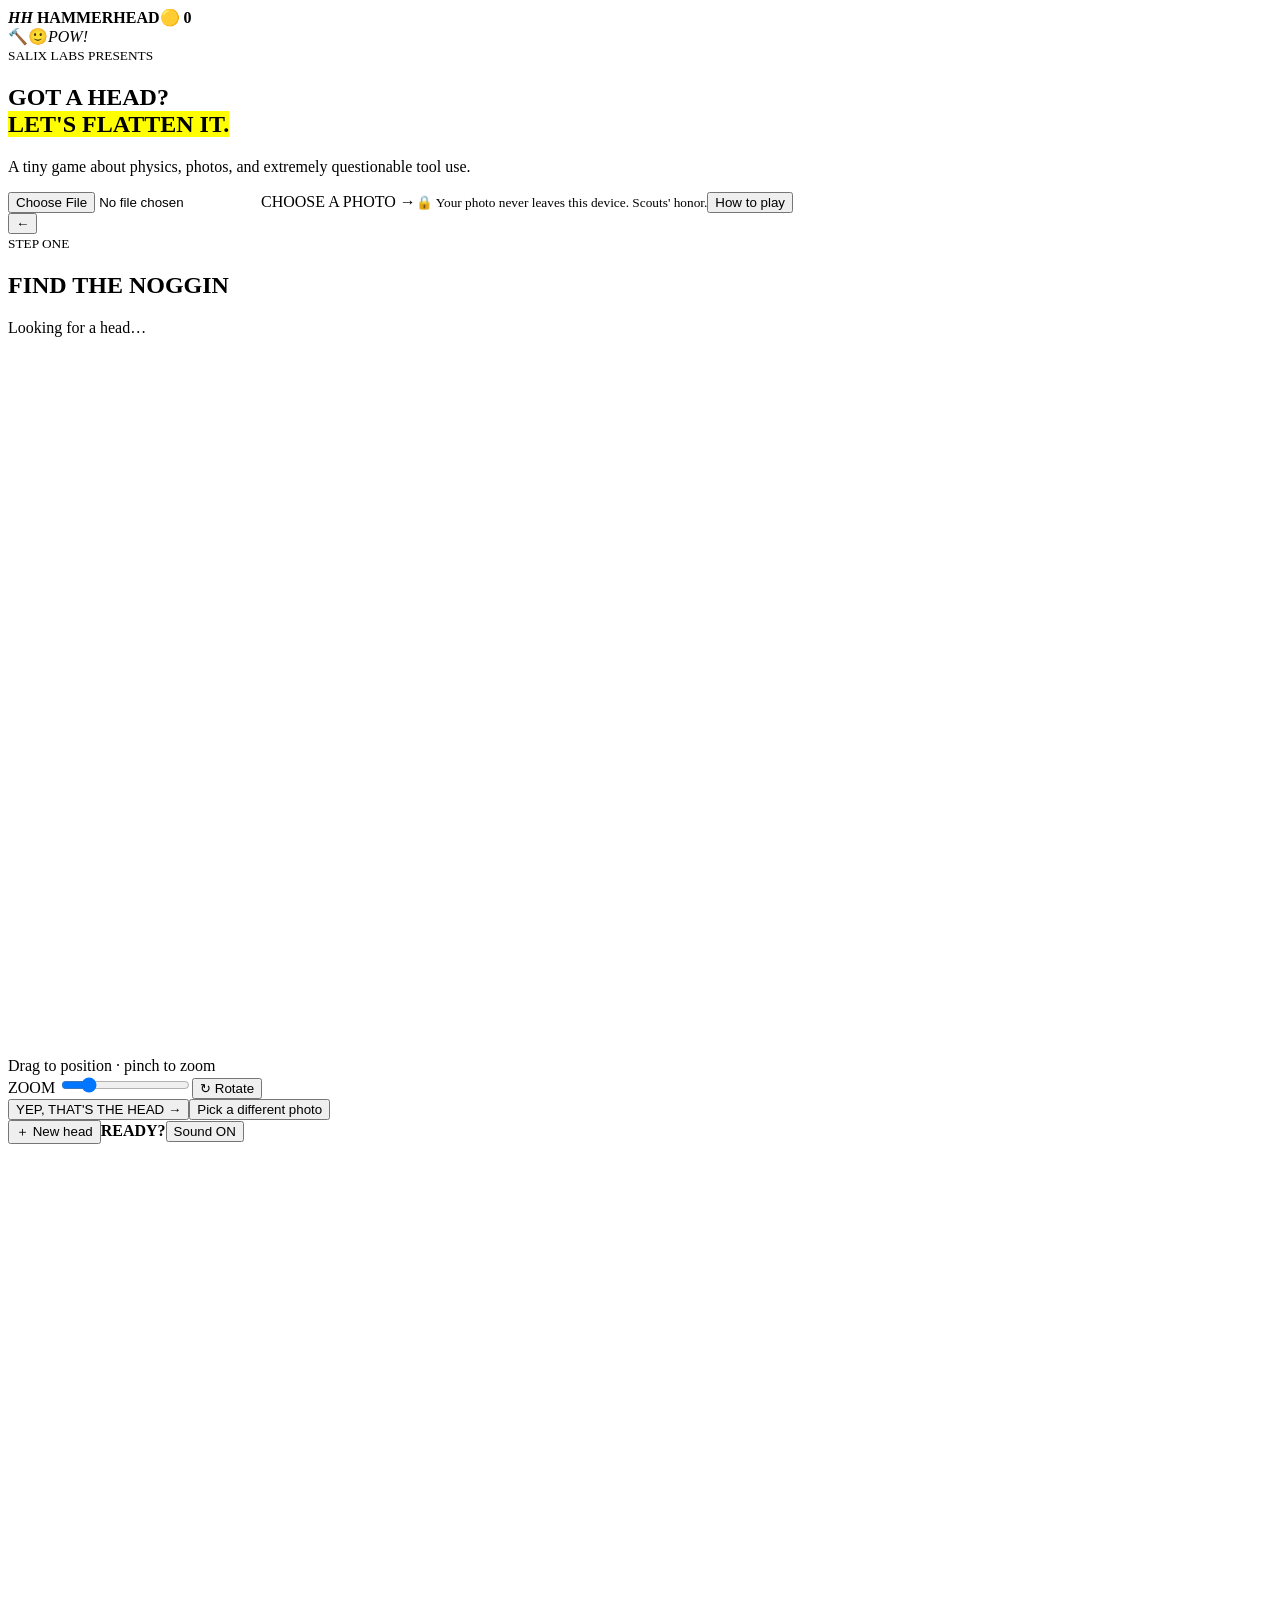
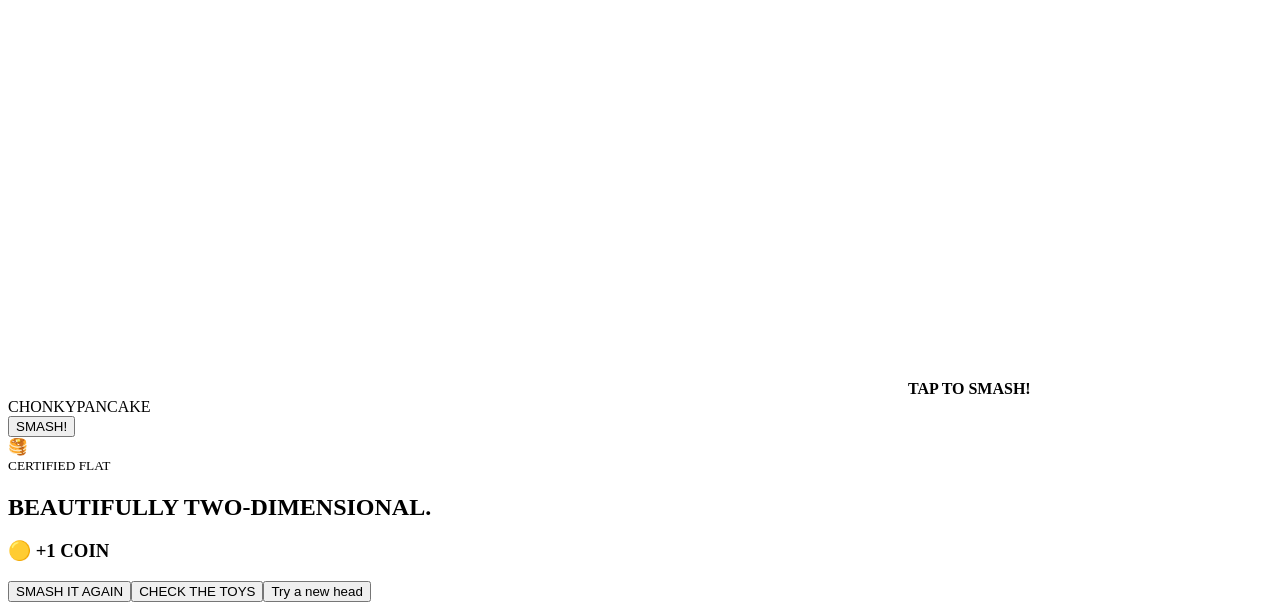
==== hammerhead/index.html @ 70700ed4 "Add HammerHead index.html from caba188" ====
<!doctype html><html lang="en"><head><meta charset="utf-8"><meta name="viewport" content="width=device-width,initial-scale=1,viewport-fit=cover,user-scalable=no"><meta name="theme-color" content="#ffcf40"><title>HammerHead — Flatten responsibly</title><link rel="stylesheet" href="styles.css"></head><body>
<header><b><i>HH</i> HAMMERHEAD</b><span class="coins">🟡 <strong id="coins">0</strong></span></header><main>
<section id="start" class="screen active"><div class="hero">🔨<span>🙂</span><em>POW!</em></div><small>SALIX LABS PRESENTS</small><h1>GOT A HEAD?<br><mark>LET'S FLATTEN IT.</mark></h1><p>A tiny game about physics, photos, and extremely questionable tool use.</p><label class="primary"><input id="photo" type="file" accept="image/*">CHOOSE A PHOTO →</label><small>🔒 Your photo never leaves this device. Scouts' honor.</small><button id="how" class="link">How to play</button></section>
<section id="crop" class="screen"><nav><button id="back">←</button><div><small>STEP ONE</small><h2>FIND THE NOGGIN</h2></div></nav><p id="status" class="status">Looking for a head…</p><div id="cropStage"><canvas id="cropCanvas" width="700" height="700"></canvas><div class="oval"></div><span>Drag to position · pinch to zoom</span></div><div class="controls"><label>ZOOM <input id="zoom" type="range" min=".45" max="3.5" step=".01" value="1"></label><button id="rotate">↻ Rotate</button></div><button id="confirm" class="primary">YEP, THAT'S THE HEAD →</button><button class="link repick">Pick a different photo</button></section>
<section id="game" class="screen"><div class="hud"><button class="repick">＋ New head</button><strong id="combo">READY?</strong><button id="sound">Sound ON</button></div><div id="arena"><canvas id="gameCanvas" width="900" height="850"></canvas><b id="hint">TAP TO SMASH!</b></div><div class="meter"><span>CHONKY</span><i><b id="fill"></b></i><span>PANCAKE</span></div><div id="weapons"></div><button id="smash" class="smash">SMASH!</button></section></main>
<dialog id="help"><button class="close">×</button><small>THE SCIENCE</small><h2>TAP. SQUISH. REPEAT.</h2><ol><li>Pick a photo. We'll find the head; you can fine-tune it.</li><li>Choose a tool. Each has its own deeply scientific bonk.</li><li>Flatten completely. Earn coins and unlock sillier hardware.</li></ol><button class="primary close">I UNDERSTAND PHYSICS</button></dialog>
<div id="win"><article><div>🥞</div><small>CERTIFIED FLAT</small><h2>BEAUTIFULLY TWO-DIMENSIONAL.</h2><h3>🟡 +1 COIN</h3><button id="again" class="primary">SMASH IT AGAIN</button><button id="shop">CHECK THE TOYS</button><button class="link repick">Try a new head</button></article></div><script src="game.js"></script></body></html>
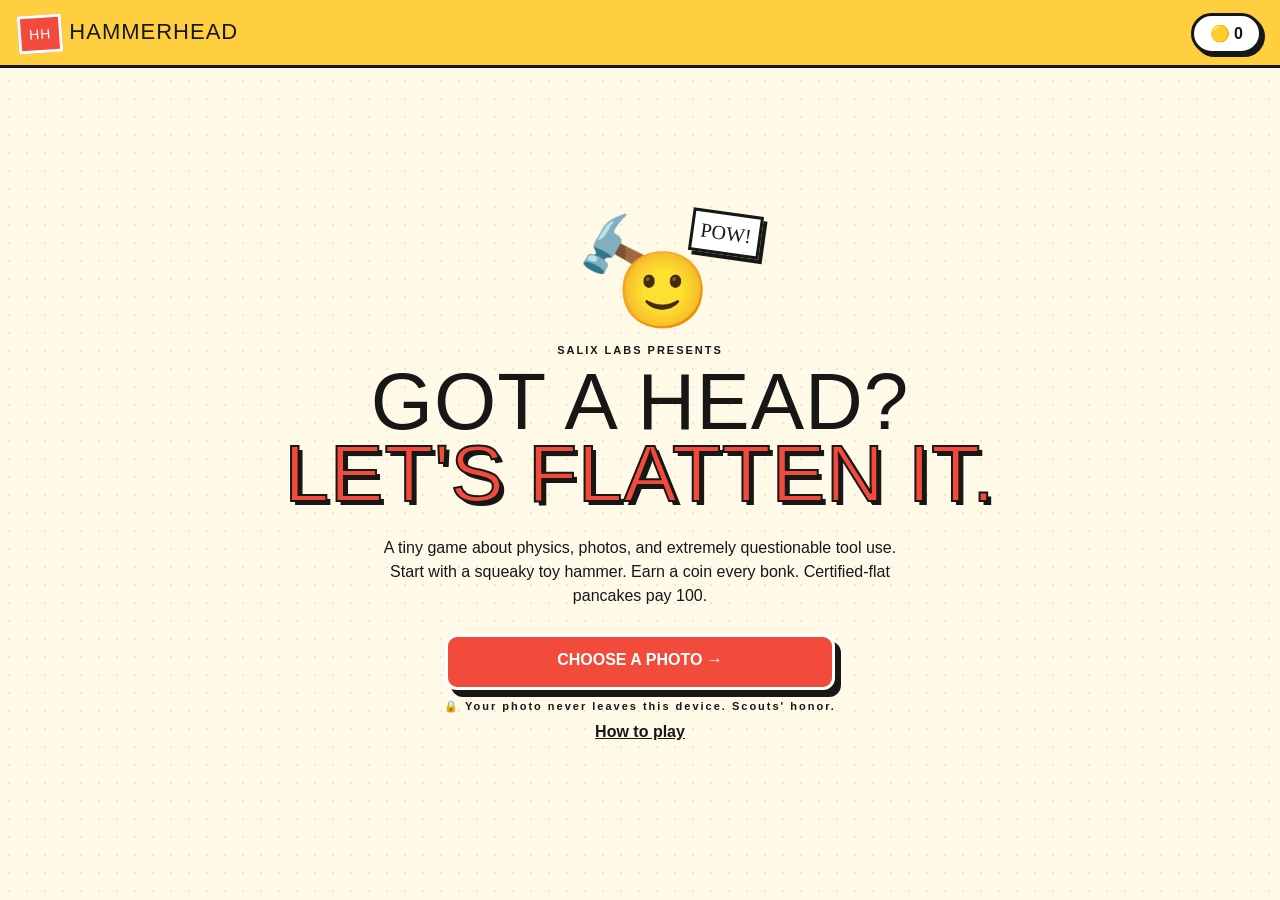
==== commit 26c4a760: "Pin HammerHead hub copy to 7946d8b Copy the playable files from salixlabs/hammerhead@7946d8b7, inclu" ====
--- a/hammerhead/index.html
+++ b/hammerhead/index.html
@@ -1,7 +1,97 @@
-<!doctype html><html lang="en"><head><meta charset="utf-8"><meta name="viewport" content="width=device-width,initial-scale=1,viewport-fit=cover,user-scalable=no"><meta name="theme-color" content="#ffcf40"><title>HammerHead — Flatten responsibly</title><link rel="stylesheet" href="styles.css"></head><body>
-<header><b><i>HH</i> HAMMERHEAD</b><span class="coins">🟡 <strong id="coins">0</strong></span></header><main>
-<section id="start" class="screen active"><div class="hero">🔨<span>🙂</span><em>POW!</em></div><small>SALIX LABS PRESENTS</small><h1>GOT A HEAD?<br><mark>LET'S FLATTEN IT.</mark></h1><p>A tiny game about physics, photos, and extremely questionable tool use.</p><label class="primary"><input id="photo" type="file" accept="image/*">CHOOSE A PHOTO →</label><small>🔒 Your photo never leaves this device. Scouts' honor.</small><button id="how" class="link">How to play</button></section>
-<section id="crop" class="screen"><nav><button id="back">←</button><div><small>STEP ONE</small><h2>FIND THE NOGGIN</h2></div></nav><p id="status" class="status">Looking for a head…</p><div id="cropStage"><canvas id="cropCanvas" width="700" height="700"></canvas><div class="oval"></div><span>Drag to position · pinch to zoom</span></div><div class="controls"><label>ZOOM <input id="zoom" type="range" min=".45" max="3.5" step=".01" value="1"></label><button id="rotate">↻ Rotate</button></div><button id="confirm" class="primary">YEP, THAT'S THE HEAD →</button><button class="link repick">Pick a different photo</button></section>
-<section id="game" class="screen"><div class="hud"><button class="repick">＋ New head</button><strong id="combo">READY?</strong><button id="sound">Sound ON</button></div><div id="arena"><canvas id="gameCanvas" width="900" height="850"></canvas><b id="hint">TAP TO SMASH!</b></div><div class="meter"><span>CHONKY</span><i><b id="fill"></b></i><span>PANCAKE</span></div><div id="weapons"></div><button id="smash" class="smash">SMASH!</button></section></main>
-<dialog id="help"><button class="close">×</button><small>THE SCIENCE</small><h2>TAP. SQUISH. REPEAT.</h2><ol><li>Pick a photo. We'll find the head; you can fine-tune it.</li><li>Choose a tool. Each has its own deeply scientific bonk.</li><li>Flatten completely. Earn coins and unlock sillier hardware.</li></ol><button class="primary close">I UNDERSTAND PHYSICS</button></dialog>
-<div id="win"><article><div>🥞</div><small>CERTIFIED FLAT</small><h2>BEAUTIFULLY TWO-DIMENSIONAL.</h2><h3>🟡 +1 COIN</h3><button id="again" class="primary">SMASH IT AGAIN</button><button id="shop">CHECK THE TOYS</button><button class="link repick">Try a new head</button></article></div><script src="game.js"></script></body></html>
+<!doctype html>
+<html lang="en">
+<head>
+  <meta charset="utf-8">
+  <meta name="viewport" content="width=device-width,initial-scale=1,viewport-fit=cover,user-scalable=no">
+  <meta name="theme-color" content="#ffcf40">
+  <title>HammerHead — Flatten responsibly</title>
+  <link rel="stylesheet" href="styles.css">
+</head>
+<body>
+  <header>
+    <b><i>HH</i> HAMMERHEAD</b>
+    <span class="coins">🟡 <strong id="coins">0</strong></span>
+  </header>
+  <main>
+    <section id="start" class="screen active">
+      <div class="hero">🔨<span>🙂</span><em>POW!</em></div>
+      <small>SALIX LABS PRESENTS</small>
+      <h1>GOT A HEAD?<br><mark>LET'S FLATTEN IT.</mark></h1>
+      <p>A tiny game about physics, photos, and extremely questionable tool use. Start with a squeaky toy hammer. Earn a coin every bonk. Certified-flat pancakes pay 100.</p>
+      <label class="primary"><input id="photo" type="file" accept="image/*">CHOOSE A PHOTO →</label>
+      <small>🔒 Your photo never leaves this device. Scouts' honor.</small>
+      <button id="how" class="link">How to play</button>
+    </section>
+
+    <section id="crop" class="screen">
+      <nav>
+        <button id="back">←</button>
+        <div>
+          <small>STEP ONE</small>
+          <h2>FIND THE NOGGIN</h2>
+        </div>
+      </nav>
+      <p id="status" class="status">Looking for a head…</p>
+      <div id="cropStage">
+        <canvas id="cropCanvas" width="700" height="700"></canvas>
+        <div class="frame"></div>
+        <span>Drag to position · pinch to zoom</span>
+      </div>
+      <div class="controls">
+        <label>ZOOM <input id="zoom" type="range" min=".45" max="3.5" step=".01" value="1"></label>
+        <button id="rotate">↻ Rotate</button>
+      </div>
+      <button id="confirm" class="primary">YEP, THAT'S THE HEAD →</button>
+      <button class="link repick">Pick a different photo</button>
+    </section>
+
+    <section id="game" class="screen">
+      <div class="hud">
+        <button class="repick">＋ New head</button>
+        <strong id="combo">READY?</strong>
+        <button id="sound">Sound ON</button>
+      </div>
+      <div id="arena">
+        <canvas id="gameCanvas" width="900" height="850"></canvas>
+        <b id="hint">TAP TO SMASH!</b>
+      </div>
+      <div class="meter">
+        <span>TALL</span>
+        <i><b id="fill"></b></i>
+        <span>10% FLAT</span>
+      </div>
+      <p class="economy">Every smash 🟡 +1 · Certified flat (10% height) 🟡 +100</p>
+      <div id="weapons"></div>
+      <button id="smash" class="smash">SMASH!</button>
+    </section>
+  </main>
+
+  <dialog id="help">
+    <button class="close">×</button>
+    <small>THE SCIENCE</small>
+    <h2>TAP. SQUISH. REPEAT.</h2>
+    <ol>
+      <li>Pick a photo. We'll find the head; you can fine-tune the rectangular crop.</li>
+      <li>Start with the toy hammer — the weakest, squeakiest tool. Each tap presses the photo flatter, like a picture in a press.</li>
+      <li>Every smash pays <strong>1 coin</strong>, even before the head is done.</li>
+      <li>Keep going until only <strong>10% of the original height</strong> remains. That certified-flat pancake pays <strong>100 coins</strong>.</li>
+      <li>Spend coins on heavier toys. Late-game tools flatten dramatically faster. Photos never leave this device.</li>
+    </ol>
+    <button class="primary close">I UNDERSTAND PHYSICS</button>
+  </dialog>
+
+  <div id="win" aria-hidden="true">
+    <article>
+      <div>🥞</div>
+      <small>CERTIFIED FLAT · 10% HEIGHT</small>
+      <h2>BEAUTIFULLY TWO-DIMENSIONAL.</h2>
+      <p class="win-note">Every smash already paid +1. The pancake bonus just landed.</p>
+      <h3>🟡 +100 FLATTEN BONUS</h3>
+      <button id="again" class="primary">SMASH IT AGAIN</button>
+      <button id="shop">CHECK THE TOYS</button>
+      <button class="link repick">Try a new head</button>
+    </article>
+  </div>
+  <script type="module" src="game.js"></script>
+</body>
+</html>
--- a/hammerhead/styles.css
+++ b/hammerhead/styles.css
@@ -0,0 +1,82 @@
+:root{--i:#171716;--y:#ffcf40;--c:#fff9e8;--r:#f24b3b;--g:#45c787}
+*{box-sizing:border-box}
+html,body{margin:0;min-height:100%;font-family:Arial,sans-serif;color:var(--i);background:var(--c);overscroll-behavior:none}
+body{background-image:radial-gradient(#17171615 1px,transparent 1px);background-size:18px 18px}
+button,input{font:inherit}
+button{cursor:pointer;color:inherit}
+header{height:68px;background:var(--y);border-bottom:3px solid;display:flex;align-items:center;justify-content:space-between;padding:12px max(18px,env(safe-area-inset-right)) 10px max(18px,env(safe-area-inset-left));position:relative;z-index:10}
+header b{font:22px Impact,sans-serif;letter-spacing:1px}
+header i{font:normal 14px Arial;background:var(--r);color:white;border:3px solid;padding:8px;display:inline-block;transform:rotate(-4deg)}
+.coins{background:white;border:3px solid;border-radius:22px;padding:8px 16px;box-shadow:3px 3px 0}
+.coins.pop{animation:pop .35s}
+.screen{display:none;max-width:920px;margin:auto;min-height:calc(100dvh - 68px);padding:24px 20px 32px}
+.screen.active{display:flex;flex-direction:column;align-items:center}
+#start{text-align:center;justify-content:center}
+small{font-weight:900;letter-spacing:2px;font-size:11px}
+h1{font:clamp(45px,8vw,80px)/.9 Impact,sans-serif;margin:10px;letter-spacing:1px}
+mark{color:var(--r);background:none;-webkit-text-stroke:2px var(--i);text-shadow:4px 4px var(--i)}
+#start>p{max-width:520px;line-height:1.5}
+.hero{height:135px;width:280px;position:relative;font-size:90px;transform:rotate(-20deg);animation:swing 2s infinite}
+.hero span{position:absolute;left:110px;top:45px;transform:rotate(20deg);font-size:75px}
+.hero em{position:absolute;font:20px Impact;left:200px;top:35px;background:white;border:3px solid;padding:7px;transform:rotate(28deg);box-shadow:4px 4px}
+@keyframes swing{50%{transform:rotate(-5deg)}}
+.primary,.smash,#win article>button:not(.link){border:3px solid;border-radius:12px;min-height:56px;padding:14px 25px;background:var(--r);color:white;font-weight:900;box-shadow:6px 7px var(--i);margin:10px;touch-action:manipulation}
+.primary:active,.smash:active{transform:translate(4px,4px);box-shadow:2px 3px var(--i)}
+.primary input{display:none}
+#start .primary{width:min(390px,92vw)}
+.link{background:none;border:0;text-decoration:underline;font-weight:bold;padding:10px}
+nav{display:flex;align-items:center;gap:15px;width:100%}
+nav button{width:48px;height:48px;border:3px solid;border-radius:50%;background:white;font-size:23px}
+h2{font:29px Impact;margin:3px 0}
+.status{background:var(--y);border:2px solid;border-radius:20px;padding:7px 14px;font-size:12px;font-weight:900}
+#cropStage{width:min(560px,91vw);aspect-ratio:1;position:relative;overflow:hidden;background:#222;border:4px solid;border-radius:20px;box-shadow:6px 7px var(--i);touch-action:none}
+canvas{display:block;width:100%;height:100%}
+.frame{position:absolute;left:20%;top:12%;width:60%;height:76%;border:4px dashed white;border-radius:10px;box-shadow:0 0 0 300px #0007;pointer-events:none}
+#cropStage>span{position:absolute;bottom:10px;left:50%;transform:translateX(-50%);white-space:nowrap;background:#111d;color:white;padding:7px;border-radius:15px;font-size:11px}
+.controls{display:flex;align-items:center;gap:15px;width:min(560px,91vw);margin:18px}
+.controls label{display:flex;gap:8px;align-items:center;font-size:11px;font-weight:bold;flex:1}
+.controls input{width:100%;accent-color:var(--r)}
+.controls button,#win article>button{border:3px solid;border-radius:10px;background:white;padding:10px;font-weight:bold}
+#crop>.primary{width:min(560px,91vw)}
+#game{padding:8px}
+.hud{display:flex;justify-content:space-between;align-items:center;width:100%}
+.hud button{border:2px solid;border-radius:18px;background:white;padding:10px 12px;min-height:44px;font-size:12px;font-weight:bold}
+#combo{font:20px Impact;color:var(--r);text-align:center;padding:0 8px}
+#arena{width:min(620px,97vw);height:min(52vh,560px);min-height:300px;position:relative}
+#arena canvas{touch-action:manipulation}
+#hint{position:absolute;top:15%;left:50%;transform:translateX(-50%) rotate(-3deg);background:var(--y);border:3px solid;padding:7px;font:17px Impact;box-shadow:4px 4px;animation:pulse 1s infinite}
+@keyframes pulse{50%{scale:1.08}}
+.meter{width:min(650px,95vw);display:flex;align-items:center;gap:8px;font-size:9px;font-weight:900}
+.meter i{height:17px;border:3px solid;border-radius:10px;background:white;flex:1;overflow:hidden}
+.meter b{display:block;height:100%;width:0;background:linear-gradient(90deg,var(--g),var(--y),var(--r));transition:width .3s}
+.economy{margin:8px 0 0;font-size:12px;font-weight:800;text-align:center}
+#weapons{width:min(650px,96vw);display:flex;flex-wrap:wrap;justify-content:center;gap:8px;margin:12px}
+.weapon{position:relative;flex:1 1 140px;max-width:200px;min-height:80px;border:3px solid;border-radius:12px;background:white;box-shadow:3px 4px;padding:8px 6px 6px;font-size:10px;font-weight:900;line-height:1.15}
+.weapon span{display:block;font-size:30px;line-height:1}
+.weapon.selected{background:var(--y);transform:translateY(-4px)}
+.weapon.locked{filter:grayscale(.8);background:#ddd}
+.cost{position:absolute!important;right:2px;top:-10px;background:white;border:2px solid;border-radius:10px;font-size:10px!important;padding:2px 6px}
+.smash{width:min(430px,90vw);font:22px Impact;letter-spacing:1px}
+dialog{width:min(480px,90vw);border:4px solid;border-radius:18px;background:var(--c);box-shadow:9px 10px;padding:25px}
+dialog::backdrop{background:#111b}
+.close:first-child{float:right;border:0;background:none;font-size:28px}
+dialog li{margin:15px;line-height:1.4}
+#win{display:none;position:fixed;inset:0;z-index:50;background:#111c;align-items:center;justify-content:center;padding:20px}
+#win.show{display:flex}
+#win article{width:min(470px,92vw);background:var(--c);border:4px solid;border-radius:20px;box-shadow:10px 11px var(--y);padding:23px;text-align:center;animation:pop .35s}
+#win article>div{font-size:70px}
+#win h3{font:28px Impact;margin:8px 0 16px}
+.win-note{margin:0 0 4px;font-size:14px;font-weight:700}
+@keyframes pop{from{transform:scale(.3) rotate(-12deg)}}
+#win article>button{display:block;width:100%;margin:10px 0;min-height:56px}
+#win article>.link{border:0;background:none}
+@media(max-width:600px){
+  .screen{padding-top:14px}
+  .hero{scale:.8;margin:-25px}
+  #arena{height:48vh}
+  .weapon{flex-basis:30%;min-height:76px;font-size:9px}
+  .weapon span{font-size:26px}
+  .meter>span{display:none}
+  .economy{font-size:11px;padding:0 8px}
+}
+@media(prefers-reduced-motion:reduce){*{animation:none!important}}
